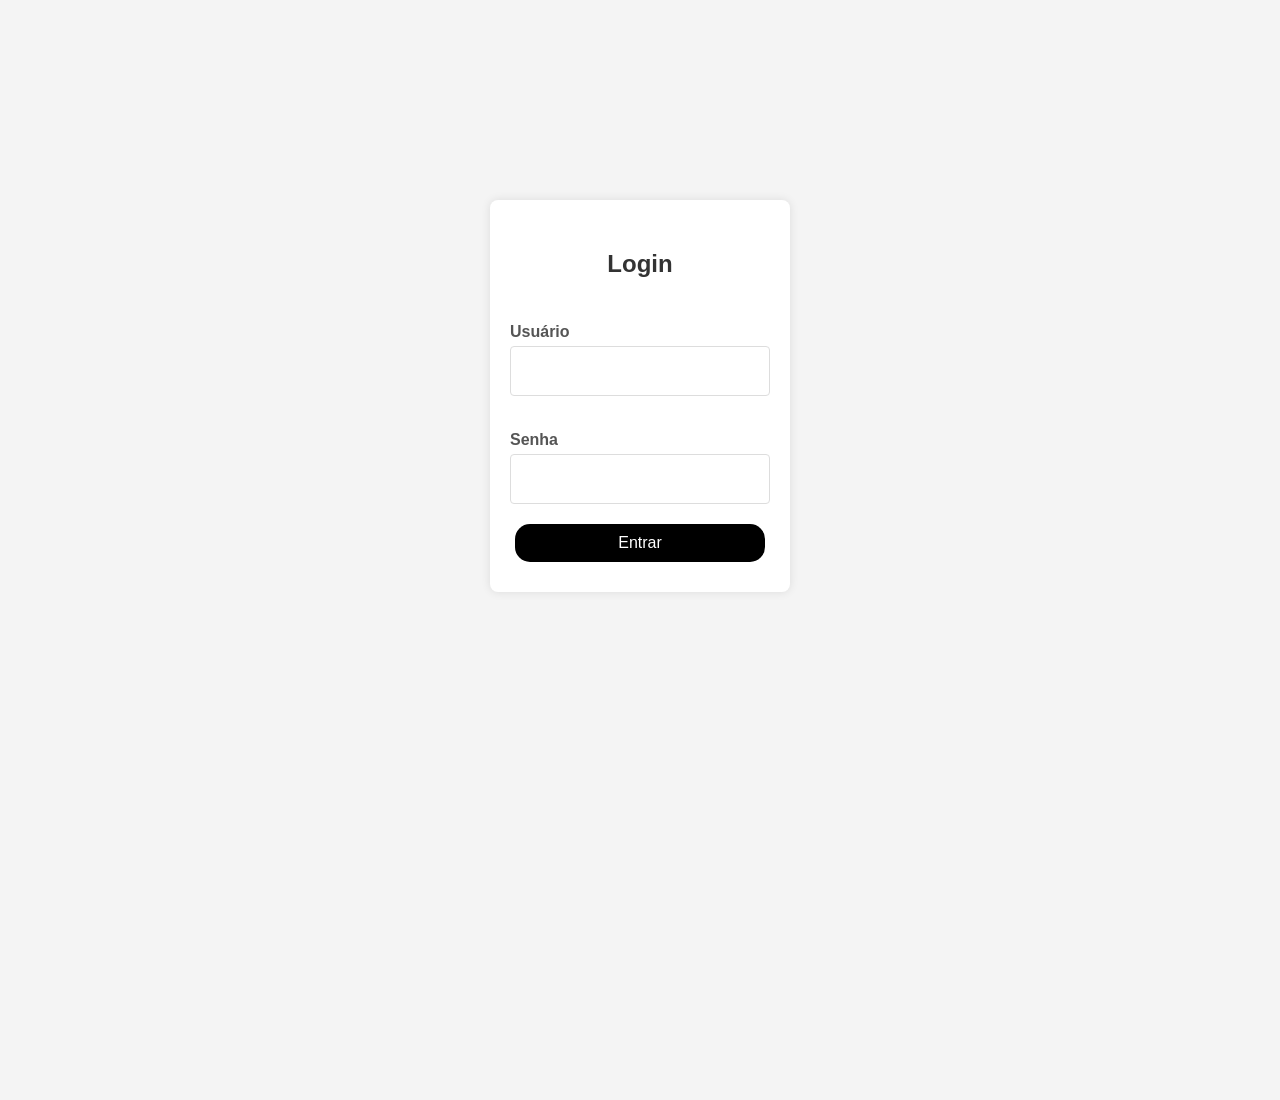
==== frontend/index.html @ 38e28612 "Initial commit: estrutura base do projeto odontológico" ====
<!DOCTYPE html>
<html lang="pt-BR">
<head>
    <meta charset="UTF-8">
    <meta name="viewport" content="width=device-width, initial-scale=1.0">
    <link rel="stylesheet" href="src/css/styles.css">
    <title>Document</title>
</head>
<body>
    <div class="login-container">
        <div class="login-box">
            <h2>Login</h2>
            <form id="loginForm">
                <div class="input-group">
                    <label for="username">Usuário</label>
                    <input type="text" id="username" name="username" required>
                </div>
                <div class="input-group">
                    <label for="password">Senha</label>
                    <input type="password" id="password" name="password" required>
                </div>
                <button type="submit" class="submit-btn">Entrar</button>
            </form>

            <p id="errorMessage" style="color:red; margin-top: 10px;"></p>

        </div>
    </div>
    <script src="src/js/script.js"></script>
</body>
</html>
---- frontend/src/css/styles.css ----
* {
    margin: 0;
    padding: 0;
    box-sizing: border-box;
}

body {
    font-family: Arial, sans-serif;
    background-color: #f4f4f4;
    min-height: 100vh;
    margin: 0;
    padding: 0;
}

.login-container {
    margin-top: 200px;
    display: flex;
    justify-content: center;
    align-items: center;
    height: 100%;
}

.login-box {
    background-color: #ffffff;
    border-radius: 8px;
    box-shadow: 0 0 10px rgba(0, 0, 0, 0.1);
    padding: 20px;
    width: 300px;
    text-align: center;
}

#loginForm .input-group {
    display: block;
}

.login-box h2 {
    margin-bottom: 20px;
    color: #333;
}

.input-group {
    margin-bottom: 15px;
    text-align: left;
}

.input-group label {
    display: block;
    margin-bottom: 5px;
    font-weight: bold;
    color: #555;
}

.input-group input {
    width: 100%;
    padding: 10px;
    border: 1px solid #ddd;
    border-radius: 4px;
    box-sizing: border-box;
    font-size: 16px;
}

.menu-container {
    width: 100%;
    background-color: #333;
    padding: 10px 0;
}

.menu-box {
    max-width: 1200px;
    margin: 0 auto;
    padding: 0 20px;
    text-align: center;
}

.menu-box h1 {
    color: white;
    margin-bottom: 10px;
}

nav {
    margin: 20px;
}

.menu-horizontal {
    list-style: none;
    display: flex;
    justify-content: center;
}

.menu-horizontal li {
    margin: 0 10px;
}

.menu-horizontal li a {
    text-decoration: none;
    color: white;
    font-weight: bold;
    padding: 20px 25px 20px 25px;
    display: block;
}

.menu-horizontal li a:hover {
    background-color: black;
}

.drop-hover, .drop-hover-consulta {
    position: relative;
}

.drop-hover .drop, .drop-hover-consulta .drop {
    position: absolute;
    background-color: #333;
    width: 100%;
    height: 0;
    overflow: hidden;
    z-index: 1000;
}

.drop-hover .drop a, .drop-hover-consulta .drop a {
    padding: 20px;
}

.drop-hover:hover .drop {
    height: 200px;
    transition: .2s;
}

.drop-hover-consulta:hover .drop {
    height: 130px;
    transition: .2s;
}

.form-container {
    margin-top: 20px;
}

.container {
    background-color: #fff;
    padding: 40px;
    border-radius: 8px;
    box-shadow: 0 0 15px rgba(0, 0, 0, 0.1);
    width: 1200px;
    margin: 20px auto;
}

h1 {
    margin-bottom: 30px !important;
}

h2 {
    margin-top: 30px !important;
    margin-bottom: 30px !important; 
}

form {
    display: flex;
    flex-direction: column;
}

label {
    margin-top: 15px;
}

.row {
    display: flex;
    justify-content: space-between;
    margin-bottom: 20px;
}

.row .col {
    width: 48%;
    display: flex;
    flex-direction: column;
}

label {
    font-weight: bold;
    margin-bottom: 5px;
}

input, select {
    padding: 10px;
    border: 1px solid #ccc;
    border-radius: 4px;
    margin-bottom: 20px;
    width: 100%;
    height: 50px;
}

.submit-btn {
    width: 250px;
    align-self: center;
    padding: 10px;
    background-color: black;
    color: white;
    font-size: 16px;
    border: none;
    border-radius: 15px !important;
    cursor: pointer;
}

.submit-btn:hover {
    background-color: #333;
}

table {
    width: 100%;
    border-collapse: collapse; 
    margin-bottom: 20px; 
}

th, td {
    border: 1px solid #ddd; 
    padding: 8px; 
}

th {
    background-color: #f4f4f4; 
    align-items: center;
    text-align: center !important;
}

tr:nth-child(even) {
    background-color: #f9f9f9; 
}

tr:hover {
    background-color: #eaeaea; 
}

.button-group {
    display: flex;
    justify-content: center;
}

td {
    text-align: center;
    color: black;
    align-content: center;
}

.icon-btn:hover {
    color: red;
    background-color: transparent;
}

.autocomplete-results {
    border: 1px solid #ccc;
    max-height: 200px;
    overflow-y: auto;
    position: absolute;
    background-color: white;
    width: 100%;
    z-index: 1000;
}

.autocomplete-item {
    padding: 10px;
    cursor: pointer;
}

.autocomplete-item:hover {
    background-color: #f0f0f0;
}

.list-group-item:hover {
    background-color: #f4f4f4; 
    cursor: pointer;
}

.no-results {
    padding: 10px;
    color: red;
}

.input-group {
    display: flex;
    align-items: center;
    margin-bottom: 0px;
}

.input-group input {
    flex: 1;
}

.input-group .btn {
    background-color: black !important;
    border: none !important;
}

.input-group .btn:hover {
    background-color: #333 !important;
    border: black !important;
}

.modal-content .btn {
    background-color: black;
    border: none;
}

.modal-content .btn:hover {
    background-color: #333;
    border: none;
}
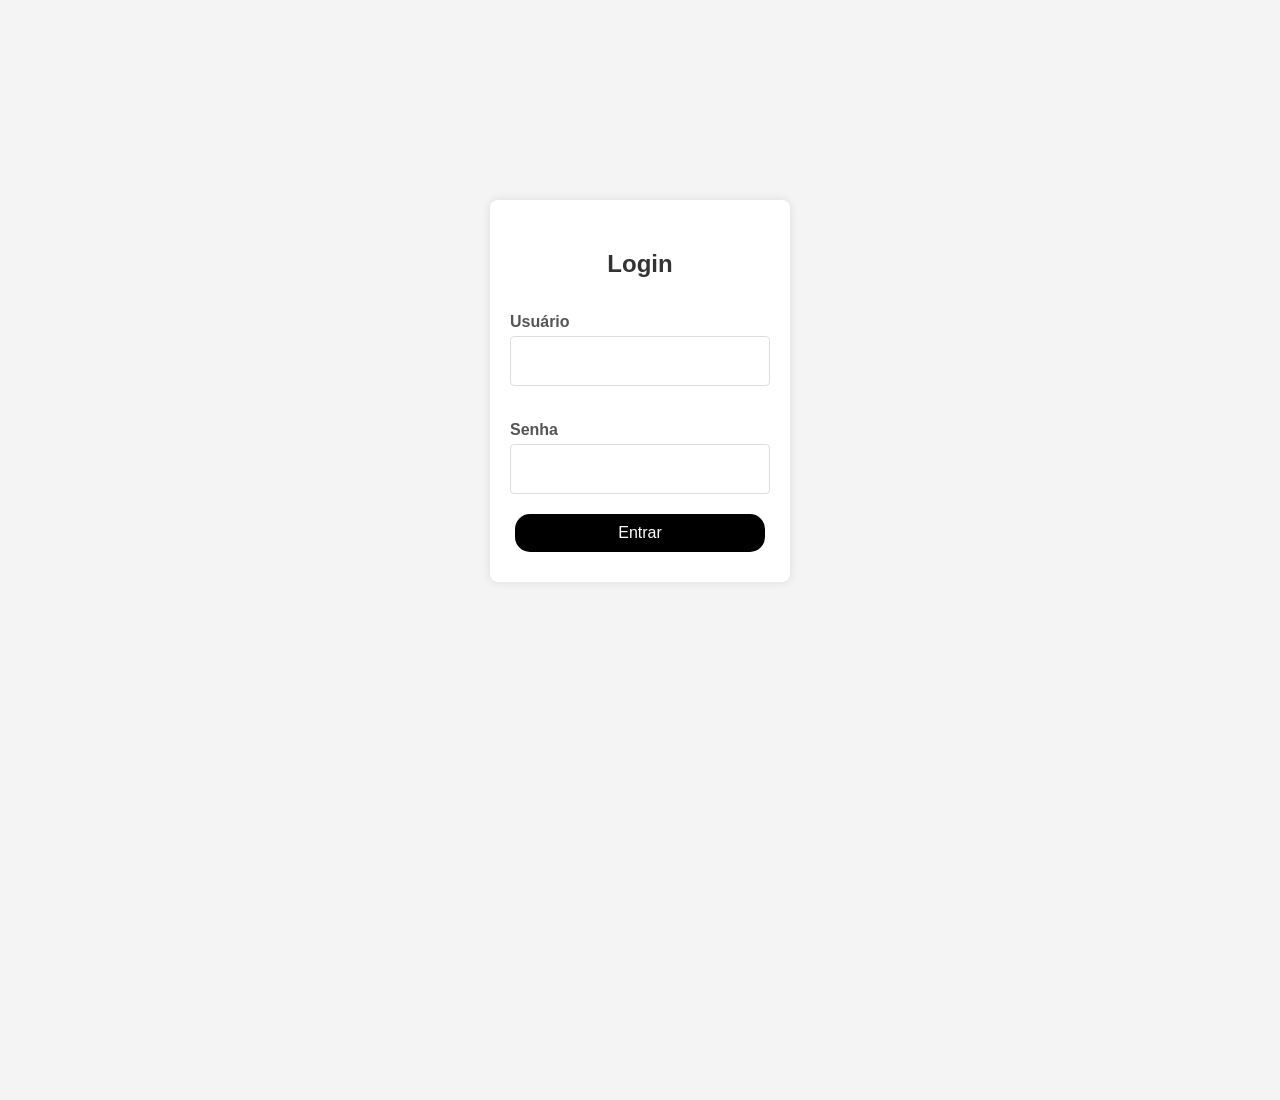
==== commit edde5572: "fix: corrigir <title>Document</title> esquecido na página de login" ====
--- a/frontend/index.html
+++ b/frontend/index.html
@@ -4,7 +4,7 @@
     <meta charset="UTF-8">
     <meta name="viewport" content="width=device-width, initial-scale=1.0">
     <link rel="stylesheet" href="src/css/styles.css">
-    <title>Document</title>
+    <title>Login</title>
 </head>
 <body>
     <div class="login-container">
--- a/frontend/src/css/styles.css
+++ b/frontend/src/css/styles.css
@@ -144,12 +144,12 @@
 }
 
 h1 {
-    margin-bottom: 30px !important;
+    margin-bottom: 30px;
 }
 
 h2 {
-    margin-top: 30px !important;
-    margin-bottom: 30px !important; 
+    margin-top: 30px;
+    margin-bottom: 30px;
 }
 
 form {
@@ -316,7 +316,3 @@
 
 
 
-
-
-
-
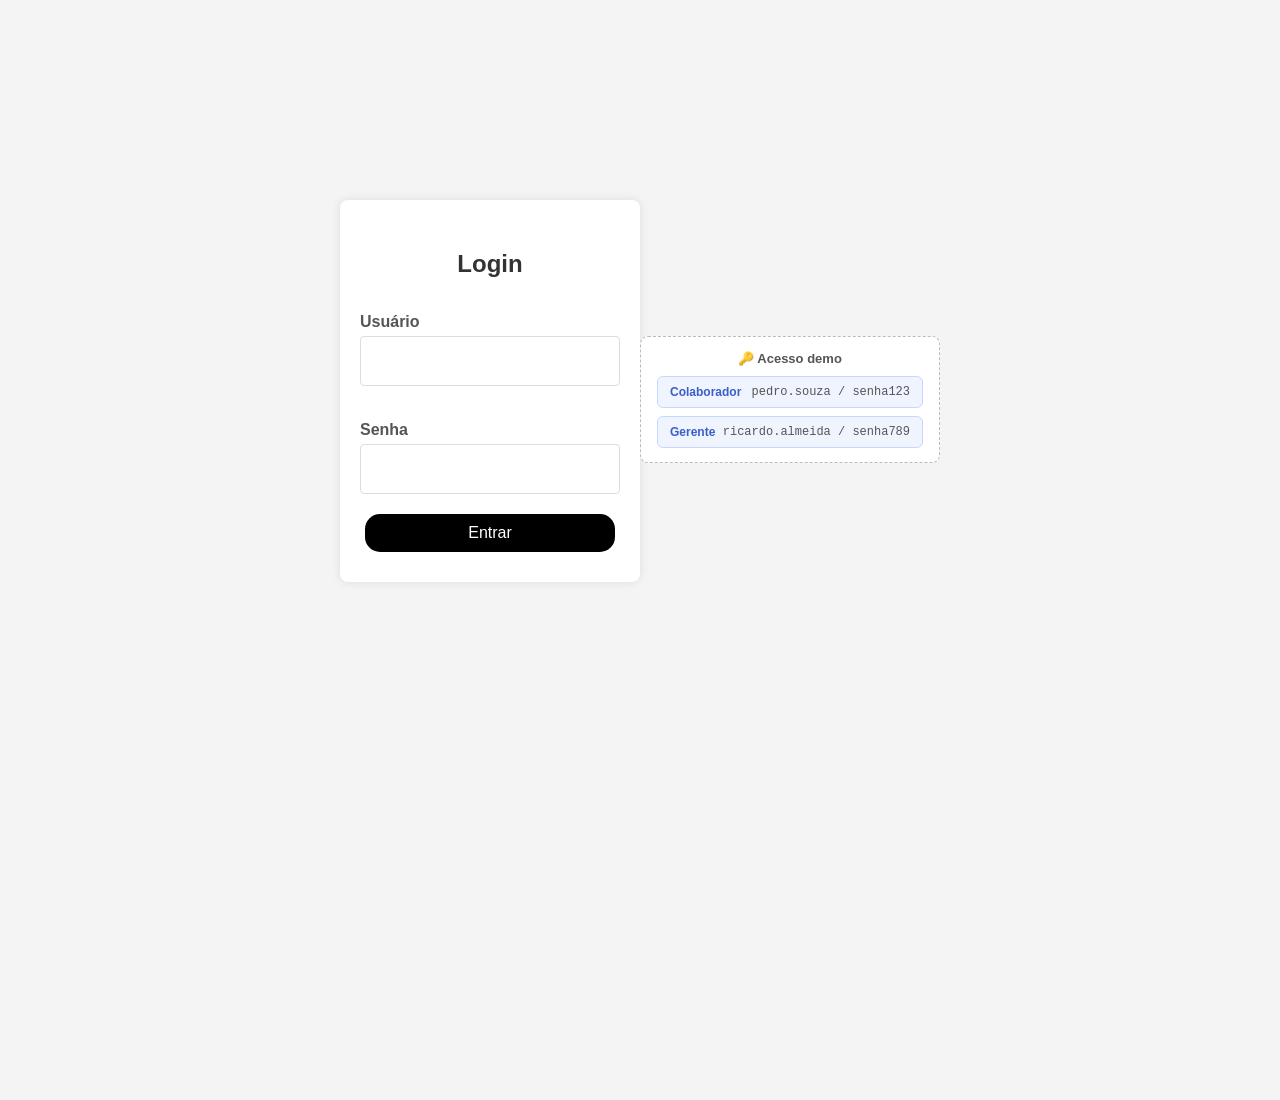
==== commit 62ddce10: "feat: add demo credentials card to login page" ====
--- a/frontend/index.html
+++ b/frontend/index.html
@@ -25,7 +25,28 @@
             <p id="errorMessage" style="color:red; margin-top: 10px;"></p>
 
         </div>
+
+        <div class="demo-card">
+            <p class="demo-title">🔑 Acesso demo</p>
+            <div class="demo-users">
+                <button class="demo-user" onclick="fillCredentials('pedro.souza', 'senha123')">
+                    <span class="demo-role">Colaborador</span>
+                    <span class="demo-creds">pedro.souza / senha123</span>
+                </button>
+                <button class="demo-user" onclick="fillCredentials('ricardo.almeida', 'senha789')">
+                    <span class="demo-role">Gerente</span>
+                    <span class="demo-creds">ricardo.almeida / senha789</span>
+                </button>
+            </div>
+        </div>
     </div>
     <script src="src/js/script.js"></script>
+    <script>
+        function fillCredentials(user, pass) {
+            document.getElementById('username').value = user;
+            document.getElementById('password').value = pass;
+            document.getElementById('loginForm').requestSubmit();
+        }
+    </script>
 </body>
 </html>
--- a/frontend/src/css/styles.css
+++ b/frontend/src/css/styles.css
@@ -59,6 +59,58 @@
     font-size: 16px;
 }
 
+.demo-card {
+    margin-top: 16px;
+    background: #fff;
+    border: 1px dashed #bbb;
+    border-radius: 8px;
+    padding: 14px 16px;
+    width: 300px;
+    text-align: center;
+}
+
+.demo-title {
+    font-size: 13px;
+    font-weight: bold;
+    color: #555;
+    margin-bottom: 10px;
+}
+
+.demo-users {
+    display: flex;
+    flex-direction: column;
+    gap: 8px;
+}
+
+.demo-user {
+    display: flex;
+    justify-content: space-between;
+    align-items: center;
+    background: #f0f4ff;
+    border: 1px solid #c7d7ff;
+    border-radius: 6px;
+    padding: 8px 12px;
+    cursor: pointer;
+    transition: background 0.15s;
+    width: 100%;
+}
+
+.demo-user:hover {
+    background: #dce8ff;
+}
+
+.demo-role {
+    font-size: 12px;
+    font-weight: bold;
+    color: #3a5fc8;
+}
+
+.demo-creds {
+    font-size: 12px;
+    color: #555;
+    font-family: monospace;
+}
+
 .menu-container {
     width: 100%;
     background-color: #333;
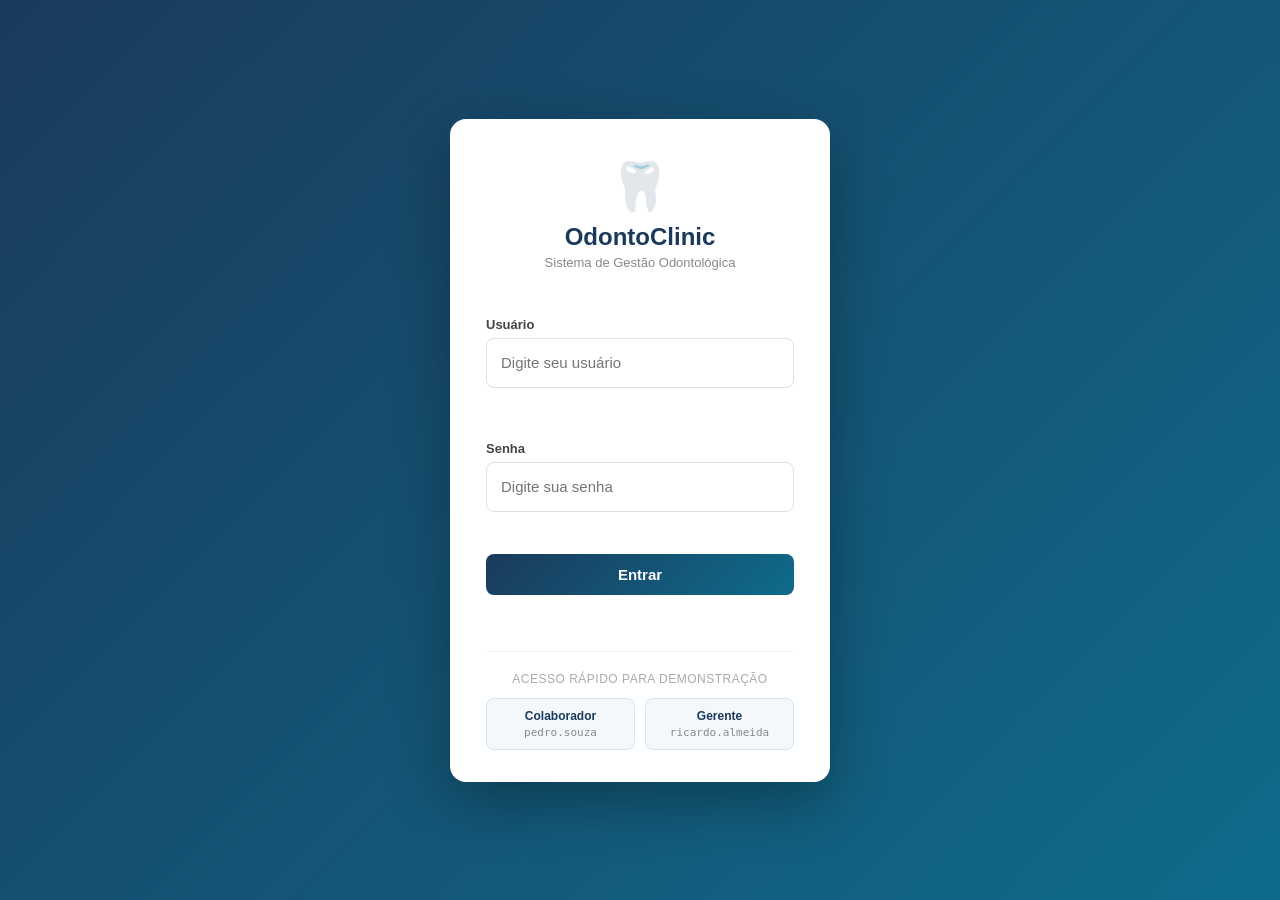
==== commit 7633e2de: "feat: redesign login page with modern UI and demo section" ====
--- a/frontend/index.html
+++ b/frontend/index.html
@@ -4,42 +4,48 @@
     <meta charset="UTF-8">
     <meta name="viewport" content="width=device-width, initial-scale=1.0">
     <link rel="stylesheet" href="src/css/styles.css">
-    <title>Login</title>
+    <link rel="stylesheet" href="src/css/login.css">
+    <title>OdontoClinic — Login</title>
 </head>
-<body>
-    <div class="login-container">
-        <div class="login-box">
-            <h2>Login</h2>
+<body class="login-page">
+    <div class="login-wrapper">
+        <div class="login-card">
+            <div class="login-brand">
+                <div class="login-brand-icon">🦷</div>
+                <h1>OdontoClinic</h1>
+                <p>Sistema de Gestão Odontológica</p>
+            </div>
+
             <form id="loginForm">
-                <div class="input-group">
+                <div class="field-group">
                     <label for="username">Usuário</label>
-                    <input type="text" id="username" name="username" required>
+                    <input type="text" id="username" name="username" placeholder="Digite seu usuário" required>
                 </div>
-                <div class="input-group">
+                <div class="field-group">
                     <label for="password">Senha</label>
-                    <input type="password" id="password" name="password" required>
+                    <input type="password" id="password" name="password" placeholder="Digite sua senha" required>
                 </div>
-                <button type="submit" class="submit-btn">Entrar</button>
+                <button type="submit" class="btn-login">Entrar</button>
+                <p id="errorMessage"></p>
             </form>
 
-            <p id="errorMessage" style="color:red; margin-top: 10px;"></p>
-
-        </div>
-
-        <div class="demo-card">
-            <p class="demo-title">🔑 Acesso demo</p>
-            <div class="demo-users">
-                <button class="demo-user" onclick="fillCredentials('pedro.souza', 'senha123')">
-                    <span class="demo-role">Colaborador</span>
-                    <span class="demo-creds">pedro.souza / senha123</span>
-                </button>
-                <button class="demo-user" onclick="fillCredentials('ricardo.almeida', 'senha789')">
-                    <span class="demo-role">Gerente</span>
-                    <span class="demo-creds">ricardo.almeida / senha789</span>
-                </button>
+            <div class="demo-section">
+                <span class="demo-label">Acesso rápido para demonstração</span>
+                <div class="demo-buttons">
+                    <button class="demo-btn" onclick="fillCredentials('pedro.souza', 'senha123')">
+                        <span class="demo-btn-role">Colaborador</span>
+                        <span class="demo-btn-info">pedro.souza</span>
+                    </button>
+                    <button class="demo-btn" onclick="fillCredentials('ricardo.almeida', 'senha789')">
+                        <span class="demo-btn-role">Gerente</span>
+                        <span class="demo-btn-info">ricardo.almeida</span>
+                    </button>
+                </div>
             </div>
         </div>
     </div>
+
+    <script src="src/js/config.js"></script>
     <script src="src/js/script.js"></script>
     <script>
         function fillCredentials(user, pass) {
@@ -49,4 +55,4 @@
         }
     </script>
 </body>
-</html>+</html>
--- a/frontend/src/css/login.css
+++ b/frontend/src/css/login.css
@@ -0,0 +1,148 @@
+body.login-page {
+    background: linear-gradient(135deg, #1a3a5c 0%, #0f6b8a 100%);
+    min-height: 100vh;
+    display: flex;
+    align-items: center;
+    justify-content: center;
+    font-family: 'Segoe UI', Arial, sans-serif;
+}
+
+.login-wrapper {
+    width: 100%;
+    max-width: 420px;
+    padding: 20px;
+}
+
+.login-card {
+    background: #ffffff;
+    border-radius: 16px;
+    box-shadow: 0 20px 60px rgba(0, 0, 0, 0.3);
+    padding: 40px 36px 32px;
+}
+
+.login-brand {
+    text-align: center;
+    margin-bottom: 32px;
+}
+
+.login-brand-icon {
+    font-size: 48px;
+    margin-bottom: 8px;
+}
+
+.login-brand h1 {
+    font-size: 24px;
+    font-weight: 700;
+    color: #1a3a5c;
+    margin-bottom: 4px;
+}
+
+.login-brand p {
+    font-size: 13px;
+    color: #888;
+}
+
+.field-group {
+    margin-bottom: 18px;
+}
+
+.field-group label {
+    display: block;
+    font-size: 13px;
+    font-weight: 600;
+    color: #444;
+    margin-bottom: 6px;
+}
+
+.field-group input {
+    width: 100%;
+    padding: 11px 14px;
+    border: 1.5px solid #e0e0e0;
+    border-radius: 8px;
+    font-size: 15px;
+    color: #333;
+    transition: border-color 0.2s;
+    outline: none;
+}
+
+.field-group input:focus {
+    border-color: #0f6b8a;
+}
+
+.btn-login {
+    width: 100%;
+    padding: 12px;
+    background: linear-gradient(135deg, #1a3a5c, #0f6b8a);
+    color: white;
+    border: none;
+    border-radius: 8px;
+    font-size: 15px;
+    font-weight: 600;
+    cursor: pointer;
+    margin-top: 4px;
+    transition: opacity 0.2s;
+}
+
+.btn-login:hover {
+    opacity: 0.9;
+}
+
+#errorMessage {
+    color: #d9534f;
+    font-size: 13px;
+    text-align: center;
+    margin-top: 10px;
+    min-height: 18px;
+}
+
+.demo-section {
+    margin-top: 28px;
+    padding-top: 20px;
+    border-top: 1px solid #f0f0f0;
+}
+
+.demo-label {
+    display: block;
+    text-align: center;
+    font-size: 12px;
+    color: #aaa;
+    margin-bottom: 12px;
+    text-transform: uppercase;
+    letter-spacing: 0.5px;
+}
+
+.demo-buttons {
+    display: flex;
+    gap: 10px;
+}
+
+.demo-btn {
+    flex: 1;
+    display: flex;
+    flex-direction: column;
+    align-items: center;
+    gap: 3px;
+    padding: 10px 8px;
+    background: #f4f8fb;
+    border: 1.5px solid #d0e4f0;
+    border-radius: 8px;
+    cursor: pointer;
+    transition: background 0.15s, border-color 0.15s;
+}
+
+.demo-btn:hover {
+    background: #e3f0f8;
+    border-color: #0f6b8a;
+}
+
+.demo-btn-role {
+    font-size: 12px;
+    font-weight: 700;
+    color: #1a3a5c;
+}
+
+.demo-btn-info {
+    font-size: 11px;
+    color: #888;
+    font-family: monospace;
+}
